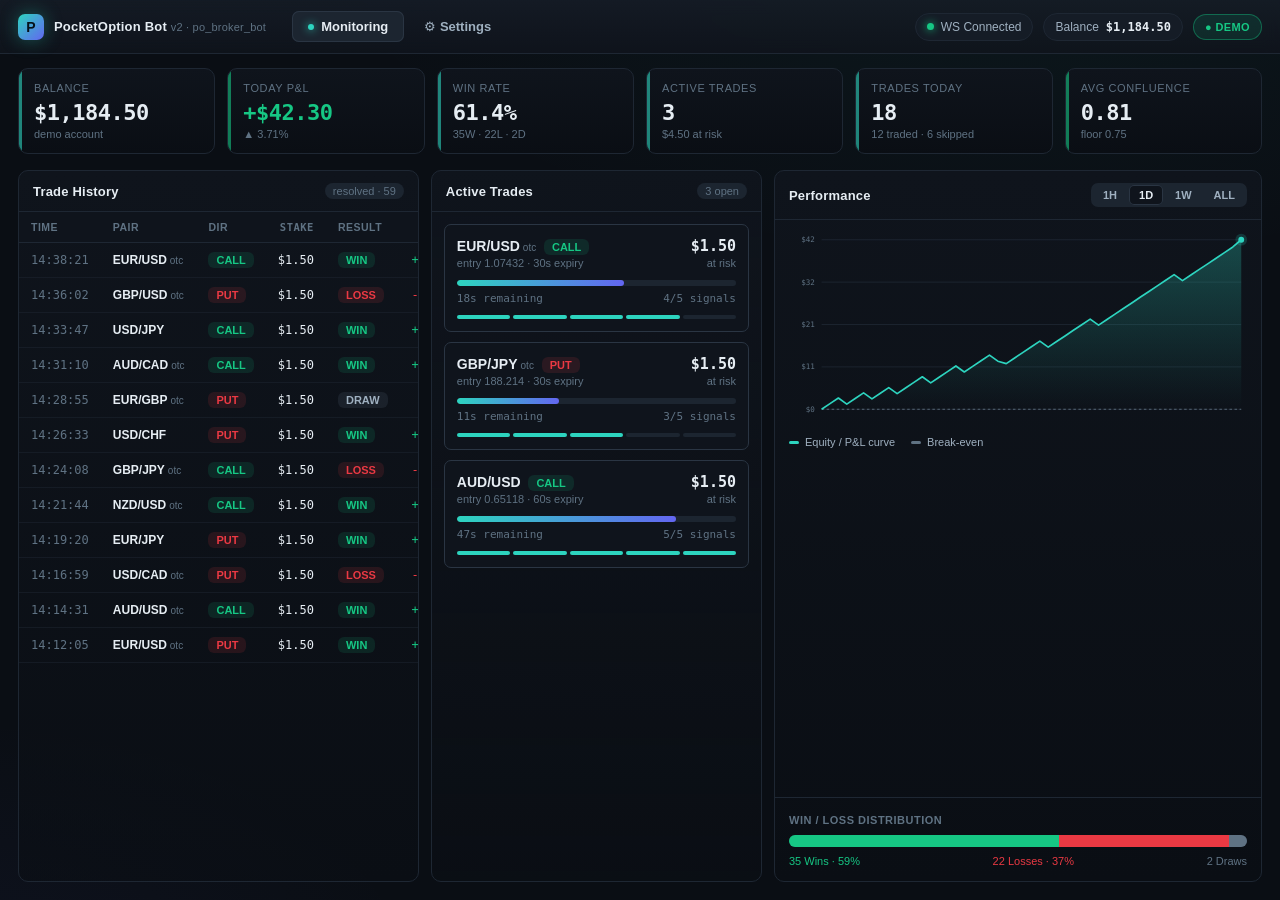
==== mockups/index.html @ ba4826c9 "Add trading dashboard UI mockup (monitoring + settings) Self-contained HTML mockup: dark professiona" ====
<!DOCTYPE html>
<html lang="en">
<head>
<meta charset="UTF-8" />
<meta name="viewport" content="width=device-width, initial-scale=1.0" />
<title>PocketOption Bot — Dashboard Mockup</title>
<style>
  /* ============================================================
     DESIGN TOKENS — "Carbon" professional trading theme
     ============================================================ */
  :root {
    /* surfaces */
    --bg-0: #0a0e14;        /* app background */
    --bg-1: #0f141c;        /* panel background */
    --bg-2: #151c26;        /* raised / row hover */
    --bg-3: #1c2530;        /* inputs, chips */
    --stroke: #1e2733;      /* hairline borders */
    --stroke-2: #2a3543;    /* stronger borders */

    /* text */
    --tx-0: #e6edf3;        /* primary */
    --tx-1: #9fb0c0;        /* secondary */
    --tx-2: #5f7283;        /* muted / labels */

    /* semantic */
    --up: #16c784;          /* win / call / profit */
    --up-dim: rgba(22,199,132,.12);
    --down: #ea3943;        /* loss / put / drawdown */
    --down-dim: rgba(234,57,67,.12);
    --warn: #f0a020;
    --accent: #2dd4bf;      /* teal accent — the "modern edge" */
    --accent-2: #6366f1;    /* indigo secondary accent */

    --mono: "SF Mono", "JetBrains Mono", "Roboto Mono", ui-monospace, Menlo, monospace;
    --sans: "Inter", -apple-system, BlinkMacSystemFont, "Segoe UI", Roboto, sans-serif;
    --radius: 10px;
    --radius-sm: 7px;
  }

  * { box-sizing: border-box; margin: 0; padding: 0; }
  html, body { height: 100%; }
  body {
    background:
      radial-gradient(1200px 600px at 80% -10%, rgba(45,212,191,.06), transparent 60%),
      radial-gradient(900px 500px at -5% 110%, rgba(99,102,241,.05), transparent 55%),
      var(--bg-0);
    color: var(--tx-0);
    font-family: var(--sans);
    font-size: 13px;
    -webkit-font-smoothing: antialiased;
    overflow: hidden;
  }
  .mono { font-family: var(--mono); font-variant-numeric: tabular-nums; }
  .up { color: var(--up); }
  .down { color: var(--down); }
  .muted { color: var(--tx-2); }

  /* ============================================================
     APP SHELL
     ============================================================ */
  .app { display: flex; flex-direction: column; height: 100vh; }

  /* ---- Top bar ---- */
  .topbar {
    display: flex; align-items: center; gap: 18px;
    height: 54px; padding: 0 18px;
    background: linear-gradient(180deg, rgba(21,28,38,.9), rgba(15,20,28,.9));
    border-bottom: 1px solid var(--stroke);
    backdrop-filter: blur(8px);
    flex: 0 0 auto;
  }
  .brand { display: flex; align-items: center; gap: 10px; font-weight: 650; letter-spacing: .2px; }
  .brand .logo {
    width: 26px; height: 26px; border-radius: 7px;
    background: linear-gradient(135deg, var(--accent), var(--accent-2));
    display: grid; place-items: center; color: #06121a; font-weight: 800; font-size: 14px;
    box-shadow: 0 0 18px rgba(45,212,191,.35);
  }
  .brand small { color: var(--tx-2); font-weight: 500; font-size: 11px; }

  /* ---- Nav tabs ---- */
  .tabs { display: flex; gap: 4px; margin-left: 8px; }
  .tab {
    appearance: none; border: 0; cursor: pointer;
    background: transparent; color: var(--tx-1);
    padding: 8px 16px; border-radius: var(--radius-sm);
    font-family: var(--sans); font-size: 13px; font-weight: 550;
    display: flex; align-items: center; gap: 7px;
    transition: .15s;
  }
  .tab:hover { background: var(--bg-2); color: var(--tx-0); }
  .tab.active { background: var(--bg-3); color: var(--tx-0); box-shadow: inset 0 0 0 1px var(--stroke-2); }
  .tab .dot { width: 6px; height: 6px; border-radius: 50%; background: var(--accent); box-shadow: 0 0 8px var(--accent); }

  .spacer { flex: 1; }

  /* ---- Status chips on the right ---- */
  .chips { display: flex; align-items: center; gap: 10px; }
  .chip {
    display: flex; align-items: center; gap: 7px;
    background: var(--bg-2); border: 1px solid var(--stroke);
    padding: 6px 11px; border-radius: 999px; font-size: 12px; color: var(--tx-1);
  }
  .chip b { color: var(--tx-0); font-weight: 600; }
  .badge-demo {
    background: var(--up-dim); border-color: rgba(22,199,132,.4); color: var(--up);
    font-weight: 700; letter-spacing: .4px; font-size: 11px;
  }
  .live-dot { width: 7px; height: 7px; border-radius: 50%; background: var(--up); box-shadow: 0 0 8px var(--up); animation: pulse 2s infinite; }
  @keyframes pulse { 0%,100%{opacity:1} 50%{opacity:.35} }

  /* ============================================================
     KPI STRIP
     ============================================================ */
  .kpis { display: grid; grid-template-columns: repeat(6, 1fr); gap: 12px; padding: 14px 18px 4px; flex: 0 0 auto; }
  .kpi {
    background: linear-gradient(180deg, var(--bg-1), var(--bg-0));
    border: 1px solid var(--stroke); border-radius: var(--radius);
    padding: 13px 15px; position: relative; overflow: hidden;
  }
  .kpi::before { content:""; position:absolute; left:0; top:0; bottom:0; width:3px; background: var(--accent); opacity:.6; }
  .kpi.k-up::before { background: var(--up); }
  .kpi.k-down::before { background: var(--down); }
  .kpi .label { color: var(--tx-2); font-size: 11px; text-transform: uppercase; letter-spacing: .6px; }
  .kpi .val { font-family: var(--mono); font-size: 22px; font-weight: 600; margin-top: 6px; letter-spacing: -.5px; }
  .kpi .sub { font-size: 11px; margin-top: 3px; color: var(--tx-2); }

  /* ============================================================
     MONITORING — 3-column landscape grid
     ============================================================ */
  .grid {
    display: grid; gap: 12px; padding: 12px 18px 18px;
    grid-template-columns: 1.15fr 0.95fr 1.4fr;
    flex: 1 1 auto; min-height: 0;
  }
  .panel {
    background: linear-gradient(180deg, var(--bg-1), rgba(10,14,20,.6));
    border: 1px solid var(--stroke); border-radius: var(--radius);
    display: flex; flex-direction: column; min-height: 0; overflow: hidden;
  }
  .panel-head {
    display: flex; align-items: center; gap: 10px;
    padding: 12px 14px; border-bottom: 1px solid var(--stroke); flex: 0 0 auto;
  }
  .panel-head h3 { font-size: 13px; font-weight: 600; letter-spacing: .2px; }
  .panel-head .count {
    margin-left: auto; font-size: 11px; color: var(--tx-2);
    background: var(--bg-3); padding: 2px 8px; border-radius: 999px;
  }
  .panel-body { overflow: auto; flex: 1 1 auto; min-height: 0; }
  .panel-body::-webkit-scrollbar { width: 9px; height: 9px; }
  .panel-body::-webkit-scrollbar-thumb { background: var(--stroke-2); border-radius: 9px; border: 2px solid transparent; background-clip: padding-box; }

  /* ---- Tables ---- */
  table { width: 100%; border-collapse: collapse; font-size: 12px; }
  thead th {
    position: sticky; top: 0; z-index: 1;
    background: var(--bg-1); color: var(--tx-2);
    text-align: left; font-weight: 600; font-size: 10.5px; text-transform: uppercase; letter-spacing: .5px;
    padding: 9px 12px; border-bottom: 1px solid var(--stroke);
  }
  tbody td { padding: 9px 12px; border-bottom: 1px solid rgba(30,39,51,.5); }
  tbody tr:hover { background: var(--bg-2); }
  td.num, th.num { text-align: right; font-family: var(--mono); font-variant-numeric: tabular-nums; }

  .pill { display: inline-flex; align-items: center; gap: 5px; padding: 2px 8px; border-radius: 6px; font-size: 11px; font-weight: 650; }
  .pill.call { background: var(--up-dim); color: var(--up); }
  .pill.put { background: var(--down-dim); color: var(--down); }
  .pill.win { background: var(--up-dim); color: var(--up); }
  .pill.loss { background: var(--down-dim); color: var(--down); }
  .pill.draw { background: rgba(95,114,131,.16); color: var(--tx-1); }
  .pair { font-weight: 600; }
  .pair .otc { color: var(--tx-2); font-weight: 500; font-size: 10px; margin-left: 3px; }

  /* ---- Active trade cards ---- */
  .active-list { padding: 12px; display: flex; flex-direction: column; gap: 10px; }
  .trade-card {
    background: var(--bg-1); border: 1px solid var(--stroke-2); border-radius: var(--radius-sm);
    padding: 12px; position: relative; overflow: hidden;
  }
  .trade-card .row { display: flex; align-items: center; justify-content: space-between; }
  .trade-card .pair { font-size: 14px; }
  .trade-card .meta { color: var(--tx-2); font-size: 11px; margin-top: 2px; }
  .trade-card .stake { font-family: var(--mono); font-size: 15px; font-weight: 600; }
  .countdown { margin-top: 11px; }
  .countdown .track { height: 6px; background: var(--bg-3); border-radius: 999px; overflow: hidden; }
  .countdown .fill { height: 100%; border-radius: 999px; background: linear-gradient(90deg, var(--accent), var(--accent-2)); }
  .countdown .t { display: flex; justify-content: space-between; margin-top: 6px; font-size: 11px; color: var(--tx-2); font-family: var(--mono); }
  .conf-bar { display: flex; gap: 3px; margin-top: 10px; }
  .conf-bar i { height: 4px; flex: 1; border-radius: 2px; background: var(--bg-3); }
  .conf-bar i.on { background: var(--accent); }

  /* ---- Performance column ---- */
  .perf { display: flex; flex-direction: column; min-height: 0; }
  .seg { display: flex; gap: 2px; background: var(--bg-3); border-radius: 7px; padding: 2px; }
  .seg button { appearance:none; border:0; cursor:pointer; background:transparent; color: var(--tx-1); font-size: 11px; font-weight:600; padding: 4px 10px; border-radius: 5px; font-family: var(--sans); }
  .seg button.on { background: var(--bg-1); color: var(--tx-0); box-shadow: inset 0 0 0 1px var(--stroke-2); }
  .chart-wrap { padding: 8px 8px 0; }
  .chart-legend { display:flex; gap:16px; padding: 4px 14px 10px; font-size: 11px; color: var(--tx-1); }
  .chart-legend span { display:flex; align-items:center; gap:6px; }
  .chart-legend i { width: 10px; height: 3px; border-radius: 2px; display:inline-block; }
  .winloss { padding: 4px 14px 14px; border-top: 1px solid var(--stroke); margin-top: auto; }
  .winloss h4 { font-size: 11px; color: var(--tx-2); text-transform: uppercase; letter-spacing:.5px; margin: 12px 0 9px; }
  .wl-bar { height: 12px; border-radius: 999px; overflow: hidden; display:flex; background: var(--bg-3); }
  .wl-bar .w { background: var(--up); }
  .wl-bar .l { background: var(--down); }
  .wl-bar .d { background: var(--tx-2); }
  .wl-meta { display:flex; justify-content: space-between; margin-top: 8px; font-size: 11px; }

  /* ============================================================
     SETTINGS
     ============================================================ */
  .settings-wrap { flex:1 1 auto; overflow:auto; padding: 18px; }
  .settings-grid { display:grid; grid-template-columns: repeat(2, minmax(0,1fr)); gap: 14px; max-width: 1100px; margin: 0 auto; }
  .set-card { background: var(--bg-1); border: 1px solid var(--stroke); border-radius: var(--radius); }
  .set-card.span2 { grid-column: 1 / -1; }
  .set-card .h { display:flex; align-items:center; gap:9px; padding: 13px 15px; border-bottom: 1px solid var(--stroke); }
  .set-card .h .ic { width: 26px; height:26px; border-radius:7px; background: var(--bg-3); display:grid; place-items:center; font-size:13px; }
  .set-card .h h3 { font-size: 13px; }
  .set-card .h p { color: var(--tx-2); font-size: 11px; margin-top:1px; }
  .set-body { padding: 6px 15px 14px; }
  .field { display:flex; align-items:center; justify-content: space-between; gap: 14px; padding: 11px 0; border-bottom: 1px solid rgba(30,39,51,.5); }
  .field:last-child { border-bottom: 0; }
  .field .k { font-size: 12.5px; }
  .field .k small { display:block; color: var(--tx-2); font-size: 11px; margin-top:2px; font-weight: 400; }
  .field .k code { font-family: var(--mono); font-size: 10.5px; color: var(--accent); background: rgba(45,212,191,.08); padding: 1px 5px; border-radius: 4px; }
  input[type=text], input[type=number], input[type=password], select {
    background: var(--bg-3); border: 1px solid var(--stroke-2); color: var(--tx-0);
    border-radius: var(--radius-sm); padding: 7px 10px; font-family: var(--mono); font-size: 12px; width: 160px;
  }
  input:focus, select:focus { outline: none; border-color: var(--accent); box-shadow: 0 0 0 3px rgba(45,212,191,.12); }
  /* toggle */
  .toggle { position: relative; width: 42px; height: 24px; }
  .toggle input { opacity:0; width:0; height:0; }
  .toggle .sl { position:absolute; inset:0; background: var(--bg-3); border:1px solid var(--stroke-2); border-radius:999px; transition:.18s; cursor:pointer; }
  .toggle .sl::before { content:""; position:absolute; width:18px; height:18px; left:2px; top:2px; background: var(--tx-1); border-radius:50%; transition:.18s; }
  .toggle input:checked + .sl { background: var(--accent); border-color: var(--accent); }
  .toggle input:checked + .sl::before { transform: translateX(18px); background: #06121a; }
  /* mode switch (demo/live) */
  .modeswitch { display:flex; background: var(--bg-3); border-radius: 8px; padding: 3px; }
  .modeswitch button { border:0; cursor:pointer; font-family: var(--sans); font-weight: 700; font-size: 12px; padding: 6px 16px; border-radius: 6px; background: transparent; color: var(--tx-1); letter-spacing:.4px; }
  .modeswitch button.demo-on { background: var(--up); color:#06121a; }
  .modeswitch button.live-on { background: var(--down); color:#fff; }
  .range { display:flex; align-items:center; gap:10px; }
  input[type=range]{ -webkit-appearance:none; width:140px; height:4px; border-radius:999px; background: var(--bg-3); }
  input[type=range]::-webkit-slider-thumb{ -webkit-appearance:none; width:14px; height:14px; border-radius:50%; background: var(--accent); cursor:pointer; box-shadow:0 0 8px rgba(45,212,191,.5); }
  .range b { font-family: var(--mono); width: 38px; text-align:right; }
  .save-bar { max-width: 1100px; margin: 16px auto 0; display:flex; gap:10px; justify-content:flex-end; }
  .btn { border:0; cursor:pointer; font-family: var(--sans); font-weight:600; font-size:12.5px; padding: 9px 18px; border-radius: 8px; }
  .btn.ghost { background: var(--bg-3); color: var(--tx-1); border:1px solid var(--stroke-2); }
  .btn.primary { background: linear-gradient(135deg, var(--accent), var(--accent-2)); color:#06121a; }
  .warn-note { display:flex; gap:10px; background: var(--down-dim); border:1px solid rgba(234,57,67,.3); color:#f3b6ba; padding: 11px 13px; border-radius: 8px; font-size: 12px; margin-bottom: 14px; max-width:1100px; margin-left:auto; margin-right:auto; }

  .view { display: none; flex-direction: column; flex: 1 1 auto; min-height: 0; }
  .view.active { display: flex; }
</style>
</head>
<body>
<div class="app">

  <!-- ============ TOP BAR ============ -->
  <header class="topbar">
    <div class="brand">
      <div class="logo">P</div>
      <div>PocketOption Bot <small>v2 · po_broker_bot</small></div>
    </div>
    <nav class="tabs">
      <button class="tab active" data-view="monitoring"><span class="dot"></span>Monitoring</button>
      <button class="tab" data-view="settings">⚙ Settings</button>
    </nav>
    <div class="spacer"></div>
    <div class="chips">
      <div class="chip"><span class="live-dot"></span>WS Connected</div>
      <div class="chip">Balance <b class="mono">$1,184.50</b></div>
      <div class="chip badge-demo">● DEMO</div>
    </div>
  </header>

  <!-- ============================================================
       MONITORING VIEW
       ============================================================ -->
  <section class="view active" id="view-monitoring">

    <!-- KPI strip -->
    <div class="kpis">
      <div class="kpi"><div class="label">Balance</div><div class="val">$1,184.50</div><div class="sub">demo account</div></div>
      <div class="kpi k-up"><div class="label">Today P&amp;L</div><div class="val up">+$42.30</div><div class="sub up">▲ 3.71%</div></div>
      <div class="kpi"><div class="label">Win Rate</div><div class="val">61.4%</div><div class="sub">35W · 22L · 2D</div></div>
      <div class="kpi"><div class="label">Active Trades</div><div class="val">3</div><div class="sub">$4.50 at risk</div></div>
      <div class="kpi"><div class="label">Trades Today</div><div class="val">18</div><div class="sub">12 traded · 6 skipped</div></div>
      <div class="kpi k-up"><div class="label">Avg Confluence</div><div class="val">0.81</div><div class="sub">floor 0.75</div></div>
    </div>

    <!-- 3-column landscape grid -->
    <div class="grid">

      <!-- COLUMN 1 — Trade History -->
      <div class="panel">
        <div class="panel-head"><h3>Trade History</h3><span class="count">resolved · 59</span></div>
        <div class="panel-body">
          <table>
            <thead>
              <tr><th>Time</th><th>Pair</th><th>Dir</th><th class="num">Stake</th><th>Result</th><th class="num">P&amp;L</th></tr>
            </thead>
            <tbody id="history-rows"></tbody>
          </table>
        </div>
      </div>

      <!-- COLUMN 2 — Active Trades -->
      <div class="panel">
        <div class="panel-head"><h3>Active Trades</h3><span class="count">3 open</span></div>
        <div class="panel-body">
          <div class="active-list" id="active-list"></div>
        </div>
      </div>

      <!-- COLUMN 3 — Performance (chart + win/loss) -->
      <div class="panel perf">
        <div class="panel-head">
          <h3>Performance</h3>
          <div class="seg" style="margin-left:auto">
            <button>1H</button><button class="on">1D</button><button>1W</button><button>ALL</button>
          </div>
        </div>
        <div class="chart-wrap" id="chart-wrap"></div>
        <div class="chart-legend">
          <span><i style="background:var(--accent)"></i>Equity / P&amp;L curve</span>
          <span><i style="background:var(--tx-2)"></i>Break-even</span>
        </div>
        <div class="winloss">
          <h4>Win / Loss Distribution</h4>
          <div class="wl-bar">
            <div class="w" style="width:59%"></div>
            <div class="l" style="width:37%"></div>
            <div class="d" style="width:4%"></div>
          </div>
          <div class="wl-meta">
            <span class="up">35 Wins · 59%</span>
            <span class="down">22 Losses · 37%</span>
            <span class="muted">2 Draws</span>
          </div>
        </div>
      </div>

    </div>
  </section>

  <!-- ============================================================
       SETTINGS VIEW
       ============================================================ -->
  <section class="view" id="view-settings">
    <div class="settings-wrap">
      <div class="warn-note">
        <span>⚠️</span>
        <div><b>LIVE mode trades real money.</b> The demo guard in <code style="font-family:var(--mono)">broker/po_api.py</code> aborts any trade if the SSID is live while mode is DEMO. Keep DEMO as the default for testing.</div>
      </div>

      <div class="settings-grid">

        <!-- Safety / Mode -->
        <div class="set-card span2">
          <div class="h"><div class="ic">🛡️</div><div><h3>Safety &amp; Trade Mode</h3><p>Hard-defaults to DEMO. LIVE must be explicit.</p></div></div>
          <div class="set-body">
            <div class="field">
              <div class="k">Trade Mode <small><code>TRADE_MODE</code></small></div>
              <div class="modeswitch"><button class="demo-on">DEMO</button><button>LIVE</button></div>
            </div>
            <div class="field">
              <div class="k">Dry Run <small>Log trades without calling the API · <code>DRY_RUN</code></small></div>
              <label class="toggle"><input type="checkbox" checked><span class="sl"></span></label>
            </div>
            <div class="field">
              <div class="k">Stake Amount (USD) <small><code>STAKE_AMOUNT</code></small></div>
              <input type="number" value="1.50" step="0.50">
            </div>
            <div class="field">
              <div class="k">Default Expiry (s) <small><code>DEFAULT_EXPIRY_SECONDS</code></small></div>
              <input type="number" value="30">
            </div>
          </div>
        </div>

        <!-- Telegram -->
        <div class="set-card">
          <div class="h"><div class="ic">✈️</div><div><h3>Telegram Session</h3><p>Telethon user session (MTProto)</p></div></div>
          <div class="set-body">
            <div class="field"><div class="k">API ID <small><code>TELEGRAM_API_ID</code></small></div><input type="text" value="2040123"></div>
            <div class="field"><div class="k">API Hash <small><code>TELEGRAM_API_HASH</code></small></div><input type="password" value="••••••••••••"></div>
            <div class="field"><div class="k">Signal Bot <small><code>SIGNAL_BOT_USERNAME</code></small></div><input type="text" value="po_broker_bot"></div>
          </div>
        </div>

        <!-- PocketOption -->
        <div class="set-card">
          <div class="h"><div class="ic">📡</div><div><h3>PocketOption WS</h3><p>Trading-terminal auth frame</p></div></div>
          <div class="set-body">
            <div class="field"><div class="k">SSID <small>full <code>42["auth",{…}]</code> frame</small></div><input type="password" value="••••••••••••••••"></div>
            <div class="field"><div class="k">Detected Mode <small>from <code>is_demo()</code></small></div><span class="pill win">DEMO · valid</span></div>
            <div class="field"><div class="k">Connection <small>WebSocket assets ready</small></div><span class="pill win">● connected</span></div>
          </div>
        </div>

        <!-- Gate / TA -->
        <div class="set-card">
          <div class="h"><div class="ic">🎯</div><div><h3>Signal Gate</h3><p>Entry thresholds</p></div></div>
          <div class="set-body">
            <div class="field"><div class="k">Min Win Rate <small>bot pair gate · <code>PAIR_SELECT_MIN_WIN_RATE</code></small></div><div class="range"><input type="range" min="0" max="100" value="82"><b>0.82</b></div></div>
            <div class="field"><div class="k">Min Confluence <small><code>MIN_CONFLUENCE_SCORE</code></small></div><div class="range"><input type="range" min="0" max="100" value="75"><b>0.75</b></div></div>
            <div class="field"><div class="k">Click Trade Anyway <small>auto-dismiss nag screens · <code>CLICK_TRADE_ANYWAY</code></small></div><label class="toggle"><input type="checkbox" checked><span class="sl"></span></label></div>
          </div>
        </div>

        <!-- Risk -->
        <div class="set-card">
          <div class="h"><div class="ic">⚖️</div><div><h3>Risk Manager</h3><p>Hard limits &amp; cooldowns</p></div></div>
          <div class="set-body">
            <div class="field"><div class="k">Max Trades / Hour</div><input type="number" value="10"></div>
            <div class="field"><div class="k">Daily Loss Limit (USD)</div><input type="number" value="25.00"></div>
            <div class="field"><div class="k">Post-Loss Cooldown (s)</div><input type="number" value="120"></div>
            <div class="field"><div class="k">Min Balance Multiplier</div><input type="number" value="5"></div>
          </div>
        </div>

      </div>

      <div class="save-bar">
        <button class="btn ghost">Reset</button>
        <button class="btn primary">Save Changes</button>
      </div>
    </div>
  </section>

</div>

<script>
/* ============================================================
   Tab switching
   ============================================================ */
document.querySelectorAll('.tab').forEach(t => {
  t.addEventListener('click', () => {
    document.querySelectorAll('.tab').forEach(x => x.classList.remove('active'));
    document.querySelectorAll('.view').forEach(v => v.classList.remove('active'));
    t.classList.add('active');
    document.getElementById('view-' + t.dataset.view).classList.add('active');
  });
});

/* ============================================================
   Sample data — shapes mirror DecisionRow (strategy/trade_logger.py)
   ============================================================ */
const history = [
  ['14:38:21','EUR/USD','otc','CALL',1.50,'win',  1.38],
  ['14:36:02','GBP/USD','otc','PUT', 1.50,'loss',-1.50],
  ['14:33:47','USD/JPY','',   'CALL',1.50,'win',  1.31],
  ['14:31:10','AUD/CAD','otc','CALL',1.50,'win',  1.42],
  ['14:28:55','EUR/GBP','otc','PUT', 1.50,'draw', 0.00],
  ['14:26:33','USD/CHF','',   'PUT', 1.50,'win',  1.36],
  ['14:24:08','GBP/JPY','otc','CALL',1.50,'loss',-1.50],
  ['14:21:44','NZD/USD','otc','CALL',1.50,'win',  1.40],
  ['14:19:20','EUR/JPY','',   'PUT', 1.50,'win',  1.33],
  ['14:16:59','USD/CAD','otc','PUT', 1.50,'loss',-1.50],
  ['14:14:31','AUD/USD','otc','CALL',1.50,'win',  1.39],
  ['14:12:05','EUR/USD','otc','PUT', 1.50,'win',  1.41],
];
document.getElementById('history-rows').innerHTML = history.map(r => {
  const [t,pair,otc,dir,stake,res,pnl] = r;
  const pnlCls = pnl > 0 ? 'up' : (pnl < 0 ? 'down' : 'muted');
  const pnlTxt = pnl > 0 ? '+$'+pnl.toFixed(2) : (pnl < 0 ? '-$'+Math.abs(pnl).toFixed(2) : '$0.00');
  return `<tr>
    <td class="mono muted">${t}</td>
    <td><span class="pair">${pair}${otc?`<span class="otc">${otc}</span>`:''}</span></td>
    <td><span class="pill ${dir.toLowerCase()}">${dir}</span></td>
    <td class="num">$${stake.toFixed(2)}</td>
    <td><span class="pill ${res}">${res.toUpperCase()}</span></td>
    <td class="num ${pnlCls}">${pnlTxt}</td>
  </tr>`;
}).join('');

/* Active trades */
const active = [
  {pair:'EUR/USD', otc:'otc', dir:'CALL', stake:1.50, total:30, left:18, conf:4, entry:'1.07432'},
  {pair:'GBP/JPY', otc:'otc', dir:'PUT',  stake:1.50, total:30, left:11, conf:3, entry:'188.214'},
  {pair:'AUD/USD', otc:'',    dir:'CALL', stake:1.50, total:60, left:47, conf:5, entry:'0.65118'},
];
document.getElementById('active-list').innerHTML = active.map(a => {
  const pct = (a.left / a.total) * 100;
  const conf = Array.from({length:5}, (_,i)=>`<i class="${i < a.conf ? 'on':''}"></i>`).join('');
  return `<div class="trade-card">
    <div class="row">
      <div>
        <div class="pair">${a.pair}${a.otc?`<span class="otc">${a.otc}</span>`:''} &nbsp;<span class="pill ${a.dir.toLowerCase()}">${a.dir}</span></div>
        <div class="meta">entry ${a.entry} · ${a.total}s expiry</div>
      </div>
      <div style="text-align:right"><div class="stake">$${a.stake.toFixed(2)}</div><div class="meta">at risk</div></div>
    </div>
    <div class="countdown">
      <div class="track"><div class="fill" style="width:${pct}%"></div></div>
      <div class="t"><span>${a.left}s remaining</span><span>${a.conf}/5 signals</span></div>
    </div>
    <div class="conf-bar">${conf}</div>
  </div>`;
}).join('');

/* ============================================================
   Equity / P&L curve — inline SVG, no deps
   ============================================================ */
(function drawChart(){
  const W=560, H=240, pad={l:46,r:14,t:14,b:24};
  // cumulative P&L points across the session
  const pnl = [0,1.4,2.8,1.3,2.7,4.1,2.6,4.0,5.4,3.9,5.3,6.7,8.1,6.6,8.0,9.4,10.8,9.3,10.7,12.1,13.5,12.0,11.4,
               12.8,14.2,15.6,17.0,15.5,16.9,18.3,19.7,21.1,22.5,21.0,22.4,23.8,25.2,26.6,28.0,29.4,30.8,32.2,
               33.6,32.1,33.5,34.9,36.3,37.7,39.1,40.5,42.3];
  const min = Math.min(...pnl, 0), max = Math.max(...pnl);
  const x = i => pad.l + (i/(pnl.length-1))*(W-pad.l-pad.r);
  const y = v => pad.t + (1-(v-min)/(max-min))*(H-pad.t-pad.b);
  const line = pnl.map((v,i)=>`${i?'L':'M'}${x(i).toFixed(1)},${y(v).toFixed(1)}`).join(' ');
  const area = `${line} L${x(pnl.length-1).toFixed(1)},${y(min).toFixed(1)} L${x(0).toFixed(1)},${y(min).toFixed(1)} Z`;
  const zeroY = y(0);
  // y gridlines
  let grid='';
  for(let g=0; g<=4; g++){
    const v = min + (max-min)*g/4;
    const gy = y(v);
    grid += `<line x1="${pad.l}" y1="${gy}" x2="${W-pad.r}" y2="${gy}" stroke="#1e2733" stroke-width="1"/>
             <text x="${pad.l-8}" y="${gy+3}" fill="#5f7283" font-size="9" text-anchor="end" font-family="monospace">$${v.toFixed(0)}</text>`;
  }
  const svg = `<svg viewBox="0 0 ${W} ${H}" width="100%" preserveAspectRatio="xMidYMid meet">
    <defs>
      <linearGradient id="ag" x1="0" y1="0" x2="0" y2="1">
        <stop offset="0%" stop-color="#2dd4bf" stop-opacity="0.28"/>
        <stop offset="100%" stop-color="#2dd4bf" stop-opacity="0"/>
      </linearGradient>
    </defs>
    ${grid}
    <line x1="${pad.l}" y1="${zeroY}" x2="${W-pad.r}" y2="${zeroY}" stroke="#5f7283" stroke-width="1" stroke-dasharray="3 3"/>
    <path d="${area}" fill="url(#ag)"/>
    <path d="${line}" fill="none" stroke="#2dd4bf" stroke-width="2" stroke-linejoin="round"/>
    <circle cx="${x(pnl.length-1)}" cy="${y(pnl[pnl.length-1])}" r="3.5" fill="#2dd4bf"/>
    <circle cx="${x(pnl.length-1)}" cy="${y(pnl[pnl.length-1])}" r="7" fill="#2dd4bf" opacity="0.18"/>
  </svg>`;
  document.getElementById('chart-wrap').innerHTML = svg;
})();
</script>
</body>
</html>
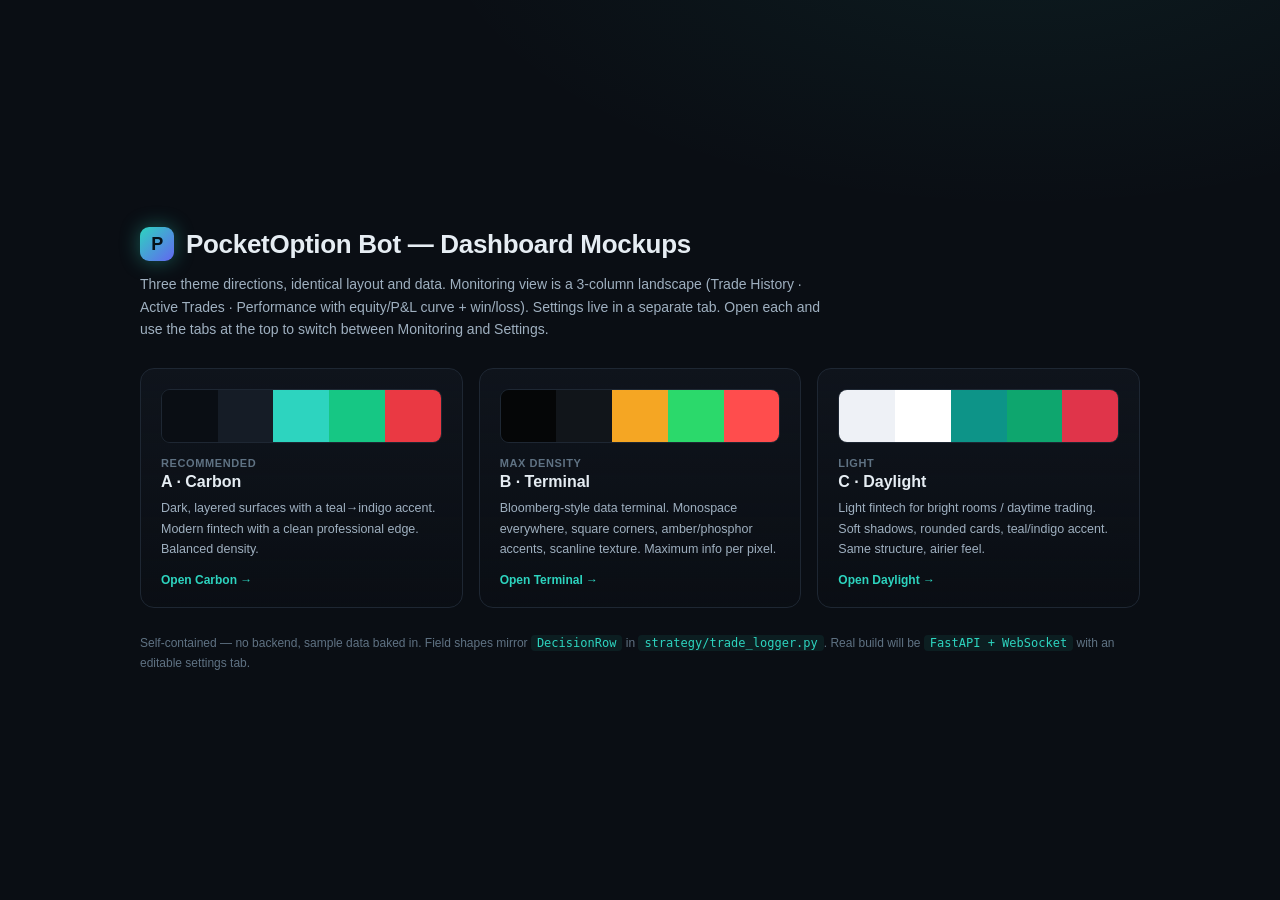
==== commit 785abaac: "Add theme variants (Carbon/Terminal/Daylight) + gallery launcher - index.html: gallery launcher link" ====
--- a/mockups/index.html
+++ b/mockups/index.html
@@ -3,544 +3,61 @@
 <head>
 <meta charset="UTF-8" />
 <meta name="viewport" content="width=device-width, initial-scale=1.0" />
-<title>PocketOption Bot — Dashboard Mockup</title>
+<title>PocketOption Bot — Mockup Gallery</title>
 <style>
-  /* ============================================================
-     DESIGN TOKENS — "Carbon" professional trading theme
-     ============================================================ */
-  :root {
-    /* surfaces */
-    --bg-0: #0a0e14;        /* app background */
-    --bg-1: #0f141c;        /* panel background */
-    --bg-2: #151c26;        /* raised / row hover */
-    --bg-3: #1c2530;        /* inputs, chips */
-    --stroke: #1e2733;      /* hairline borders */
-    --stroke-2: #2a3543;    /* stronger borders */
-
-    /* text */
-    --tx-0: #e6edf3;        /* primary */
-    --tx-1: #9fb0c0;        /* secondary */
-    --tx-2: #5f7283;        /* muted / labels */
-
-    /* semantic */
-    --up: #16c784;          /* win / call / profit */
-    --up-dim: rgba(22,199,132,.12);
-    --down: #ea3943;        /* loss / put / drawdown */
-    --down-dim: rgba(234,57,67,.12);
-    --warn: #f0a020;
-    --accent: #2dd4bf;      /* teal accent — the "modern edge" */
-    --accent-2: #6366f1;    /* indigo secondary accent */
-
-    --mono: "SF Mono", "JetBrains Mono", "Roboto Mono", ui-monospace, Menlo, monospace;
-    --sans: "Inter", -apple-system, BlinkMacSystemFont, "Segoe UI", Roboto, sans-serif;
-    --radius: 10px;
-    --radius-sm: 7px;
-  }
-
-  * { box-sizing: border-box; margin: 0; padding: 0; }
-  html, body { height: 100%; }
-  body {
-    background:
-      radial-gradient(1200px 600px at 80% -10%, rgba(45,212,191,.06), transparent 60%),
-      radial-gradient(900px 500px at -5% 110%, rgba(99,102,241,.05), transparent 55%),
-      var(--bg-0);
-    color: var(--tx-0);
-    font-family: var(--sans);
-    font-size: 13px;
-    -webkit-font-smoothing: antialiased;
-    overflow: hidden;
-  }
-  .mono { font-family: var(--mono); font-variant-numeric: tabular-nums; }
-  .up { color: var(--up); }
-  .down { color: var(--down); }
-  .muted { color: var(--tx-2); }
-
-  /* ============================================================
-     APP SHELL
-     ============================================================ */
-  .app { display: flex; flex-direction: column; height: 100vh; }
-
-  /* ---- Top bar ---- */
-  .topbar {
-    display: flex; align-items: center; gap: 18px;
-    height: 54px; padding: 0 18px;
-    background: linear-gradient(180deg, rgba(21,28,38,.9), rgba(15,20,28,.9));
-    border-bottom: 1px solid var(--stroke);
-    backdrop-filter: blur(8px);
-    flex: 0 0 auto;
-  }
-  .brand { display: flex; align-items: center; gap: 10px; font-weight: 650; letter-spacing: .2px; }
-  .brand .logo {
-    width: 26px; height: 26px; border-radius: 7px;
-    background: linear-gradient(135deg, var(--accent), var(--accent-2));
-    display: grid; place-items: center; color: #06121a; font-weight: 800; font-size: 14px;
-    box-shadow: 0 0 18px rgba(45,212,191,.35);
-  }
-  .brand small { color: var(--tx-2); font-weight: 500; font-size: 11px; }
-
-  /* ---- Nav tabs ---- */
-  .tabs { display: flex; gap: 4px; margin-left: 8px; }
-  .tab {
-    appearance: none; border: 0; cursor: pointer;
-    background: transparent; color: var(--tx-1);
-    padding: 8px 16px; border-radius: var(--radius-sm);
-    font-family: var(--sans); font-size: 13px; font-weight: 550;
-    display: flex; align-items: center; gap: 7px;
-    transition: .15s;
-  }
-  .tab:hover { background: var(--bg-2); color: var(--tx-0); }
-  .tab.active { background: var(--bg-3); color: var(--tx-0); box-shadow: inset 0 0 0 1px var(--stroke-2); }
-  .tab .dot { width: 6px; height: 6px; border-radius: 50%; background: var(--accent); box-shadow: 0 0 8px var(--accent); }
-
-  .spacer { flex: 1; }
-
-  /* ---- Status chips on the right ---- */
-  .chips { display: flex; align-items: center; gap: 10px; }
-  .chip {
-    display: flex; align-items: center; gap: 7px;
-    background: var(--bg-2); border: 1px solid var(--stroke);
-    padding: 6px 11px; border-radius: 999px; font-size: 12px; color: var(--tx-1);
-  }
-  .chip b { color: var(--tx-0); font-weight: 600; }
-  .badge-demo {
-    background: var(--up-dim); border-color: rgba(22,199,132,.4); color: var(--up);
-    font-weight: 700; letter-spacing: .4px; font-size: 11px;
-  }
-  .live-dot { width: 7px; height: 7px; border-radius: 50%; background: var(--up); box-shadow: 0 0 8px var(--up); animation: pulse 2s infinite; }
-  @keyframes pulse { 0%,100%{opacity:1} 50%{opacity:.35} }
-
-  /* ============================================================
-     KPI STRIP
-     ============================================================ */
-  .kpis { display: grid; grid-template-columns: repeat(6, 1fr); gap: 12px; padding: 14px 18px 4px; flex: 0 0 auto; }
-  .kpi {
-    background: linear-gradient(180deg, var(--bg-1), var(--bg-0));
-    border: 1px solid var(--stroke); border-radius: var(--radius);
-    padding: 13px 15px; position: relative; overflow: hidden;
-  }
-  .kpi::before { content:""; position:absolute; left:0; top:0; bottom:0; width:3px; background: var(--accent); opacity:.6; }
-  .kpi.k-up::before { background: var(--up); }
-  .kpi.k-down::before { background: var(--down); }
-  .kpi .label { color: var(--tx-2); font-size: 11px; text-transform: uppercase; letter-spacing: .6px; }
-  .kpi .val { font-family: var(--mono); font-size: 22px; font-weight: 600; margin-top: 6px; letter-spacing: -.5px; }
-  .kpi .sub { font-size: 11px; margin-top: 3px; color: var(--tx-2); }
-
-  /* ============================================================
-     MONITORING — 3-column landscape grid
-     ============================================================ */
-  .grid {
-    display: grid; gap: 12px; padding: 12px 18px 18px;
-    grid-template-columns: 1.15fr 0.95fr 1.4fr;
-    flex: 1 1 auto; min-height: 0;
-  }
-  .panel {
-    background: linear-gradient(180deg, var(--bg-1), rgba(10,14,20,.6));
-    border: 1px solid var(--stroke); border-radius: var(--radius);
-    display: flex; flex-direction: column; min-height: 0; overflow: hidden;
-  }
-  .panel-head {
-    display: flex; align-items: center; gap: 10px;
-    padding: 12px 14px; border-bottom: 1px solid var(--stroke); flex: 0 0 auto;
-  }
-  .panel-head h3 { font-size: 13px; font-weight: 600; letter-spacing: .2px; }
-  .panel-head .count {
-    margin-left: auto; font-size: 11px; color: var(--tx-2);
-    background: var(--bg-3); padding: 2px 8px; border-radius: 999px;
-  }
-  .panel-body { overflow: auto; flex: 1 1 auto; min-height: 0; }
-  .panel-body::-webkit-scrollbar { width: 9px; height: 9px; }
-  .panel-body::-webkit-scrollbar-thumb { background: var(--stroke-2); border-radius: 9px; border: 2px solid transparent; background-clip: padding-box; }
-
-  /* ---- Tables ---- */
-  table { width: 100%; border-collapse: collapse; font-size: 12px; }
-  thead th {
-    position: sticky; top: 0; z-index: 1;
-    background: var(--bg-1); color: var(--tx-2);
-    text-align: left; font-weight: 600; font-size: 10.5px; text-transform: uppercase; letter-spacing: .5px;
-    padding: 9px 12px; border-bottom: 1px solid var(--stroke);
-  }
-  tbody td { padding: 9px 12px; border-bottom: 1px solid rgba(30,39,51,.5); }
-  tbody tr:hover { background: var(--bg-2); }
-  td.num, th.num { text-align: right; font-family: var(--mono); font-variant-numeric: tabular-nums; }
-
-  .pill { display: inline-flex; align-items: center; gap: 5px; padding: 2px 8px; border-radius: 6px; font-size: 11px; font-weight: 650; }
-  .pill.call { background: var(--up-dim); color: var(--up); }
-  .pill.put { background: var(--down-dim); color: var(--down); }
-  .pill.win { background: var(--up-dim); color: var(--up); }
-  .pill.loss { background: var(--down-dim); color: var(--down); }
-  .pill.draw { background: rgba(95,114,131,.16); color: var(--tx-1); }
-  .pair { font-weight: 600; }
-  .pair .otc { color: var(--tx-2); font-weight: 500; font-size: 10px; margin-left: 3px; }
-
-  /* ---- Active trade cards ---- */
-  .active-list { padding: 12px; display: flex; flex-direction: column; gap: 10px; }
-  .trade-card {
-    background: var(--bg-1); border: 1px solid var(--stroke-2); border-radius: var(--radius-sm);
-    padding: 12px; position: relative; overflow: hidden;
-  }
-  .trade-card .row { display: flex; align-items: center; justify-content: space-between; }
-  .trade-card .pair { font-size: 14px; }
-  .trade-card .meta { color: var(--tx-2); font-size: 11px; margin-top: 2px; }
-  .trade-card .stake { font-family: var(--mono); font-size: 15px; font-weight: 600; }
-  .countdown { margin-top: 11px; }
-  .countdown .track { height: 6px; background: var(--bg-3); border-radius: 999px; overflow: hidden; }
-  .countdown .fill { height: 100%; border-radius: 999px; background: linear-gradient(90deg, var(--accent), var(--accent-2)); }
-  .countdown .t { display: flex; justify-content: space-between; margin-top: 6px; font-size: 11px; color: var(--tx-2); font-family: var(--mono); }
-  .conf-bar { display: flex; gap: 3px; margin-top: 10px; }
-  .conf-bar i { height: 4px; flex: 1; border-radius: 2px; background: var(--bg-3); }
-  .conf-bar i.on { background: var(--accent); }
-
-  /* ---- Performance column ---- */
-  .perf { display: flex; flex-direction: column; min-height: 0; }
-  .seg { display: flex; gap: 2px; background: var(--bg-3); border-radius: 7px; padding: 2px; }
-  .seg button { appearance:none; border:0; cursor:pointer; background:transparent; color: var(--tx-1); font-size: 11px; font-weight:600; padding: 4px 10px; border-radius: 5px; font-family: var(--sans); }
-  .seg button.on { background: var(--bg-1); color: var(--tx-0); box-shadow: inset 0 0 0 1px var(--stroke-2); }
-  .chart-wrap { padding: 8px 8px 0; }
-  .chart-legend { display:flex; gap:16px; padding: 4px 14px 10px; font-size: 11px; color: var(--tx-1); }
-  .chart-legend span { display:flex; align-items:center; gap:6px; }
-  .chart-legend i { width: 10px; height: 3px; border-radius: 2px; display:inline-block; }
-  .winloss { padding: 4px 14px 14px; border-top: 1px solid var(--stroke); margin-top: auto; }
-  .winloss h4 { font-size: 11px; color: var(--tx-2); text-transform: uppercase; letter-spacing:.5px; margin: 12px 0 9px; }
-  .wl-bar { height: 12px; border-radius: 999px; overflow: hidden; display:flex; background: var(--bg-3); }
-  .wl-bar .w { background: var(--up); }
-  .wl-bar .l { background: var(--down); }
-  .wl-bar .d { background: var(--tx-2); }
-  .wl-meta { display:flex; justify-content: space-between; margin-top: 8px; font-size: 11px; }
-
-  /* ============================================================
-     SETTINGS
-     ============================================================ */
-  .settings-wrap { flex:1 1 auto; overflow:auto; padding: 18px; }
-  .settings-grid { display:grid; grid-template-columns: repeat(2, minmax(0,1fr)); gap: 14px; max-width: 1100px; margin: 0 auto; }
-  .set-card { background: var(--bg-1); border: 1px solid var(--stroke); border-radius: var(--radius); }
-  .set-card.span2 { grid-column: 1 / -1; }
-  .set-card .h { display:flex; align-items:center; gap:9px; padding: 13px 15px; border-bottom: 1px solid var(--stroke); }
-  .set-card .h .ic { width: 26px; height:26px; border-radius:7px; background: var(--bg-3); display:grid; place-items:center; font-size:13px; }
-  .set-card .h h3 { font-size: 13px; }
-  .set-card .h p { color: var(--tx-2); font-size: 11px; margin-top:1px; }
-  .set-body { padding: 6px 15px 14px; }
-  .field { display:flex; align-items:center; justify-content: space-between; gap: 14px; padding: 11px 0; border-bottom: 1px solid rgba(30,39,51,.5); }
-  .field:last-child { border-bottom: 0; }
-  .field .k { font-size: 12.5px; }
-  .field .k small { display:block; color: var(--tx-2); font-size: 11px; margin-top:2px; font-weight: 400; }
-  .field .k code { font-family: var(--mono); font-size: 10.5px; color: var(--accent); background: rgba(45,212,191,.08); padding: 1px 5px; border-radius: 4px; }
-  input[type=text], input[type=number], input[type=password], select {
-    background: var(--bg-3); border: 1px solid var(--stroke-2); color: var(--tx-0);
-    border-radius: var(--radius-sm); padding: 7px 10px; font-family: var(--mono); font-size: 12px; width: 160px;
-  }
-  input:focus, select:focus { outline: none; border-color: var(--accent); box-shadow: 0 0 0 3px rgba(45,212,191,.12); }
-  /* toggle */
-  .toggle { position: relative; width: 42px; height: 24px; }
-  .toggle input { opacity:0; width:0; height:0; }
-  .toggle .sl { position:absolute; inset:0; background: var(--bg-3); border:1px solid var(--stroke-2); border-radius:999px; transition:.18s; cursor:pointer; }
-  .toggle .sl::before { content:""; position:absolute; width:18px; height:18px; left:2px; top:2px; background: var(--tx-1); border-radius:50%; transition:.18s; }
-  .toggle input:checked + .sl { background: var(--accent); border-color: var(--accent); }
-  .toggle input:checked + .sl::before { transform: translateX(18px); background: #06121a; }
-  /* mode switch (demo/live) */
-  .modeswitch { display:flex; background: var(--bg-3); border-radius: 8px; padding: 3px; }
-  .modeswitch button { border:0; cursor:pointer; font-family: var(--sans); font-weight: 700; font-size: 12px; padding: 6px 16px; border-radius: 6px; background: transparent; color: var(--tx-1); letter-spacing:.4px; }
-  .modeswitch button.demo-on { background: var(--up); color:#06121a; }
-  .modeswitch button.live-on { background: var(--down); color:#fff; }
-  .range { display:flex; align-items:center; gap:10px; }
-  input[type=range]{ -webkit-appearance:none; width:140px; height:4px; border-radius:999px; background: var(--bg-3); }
-  input[type=range]::-webkit-slider-thumb{ -webkit-appearance:none; width:14px; height:14px; border-radius:50%; background: var(--accent); cursor:pointer; box-shadow:0 0 8px rgba(45,212,191,.5); }
-  .range b { font-family: var(--mono); width: 38px; text-align:right; }
-  .save-bar { max-width: 1100px; margin: 16px auto 0; display:flex; gap:10px; justify-content:flex-end; }
-  .btn { border:0; cursor:pointer; font-family: var(--sans); font-weight:600; font-size:12.5px; padding: 9px 18px; border-radius: 8px; }
-  .btn.ghost { background: var(--bg-3); color: var(--tx-1); border:1px solid var(--stroke-2); }
-  .btn.primary { background: linear-gradient(135deg, var(--accent), var(--accent-2)); color:#06121a; }
-  .warn-note { display:flex; gap:10px; background: var(--down-dim); border:1px solid rgba(234,57,67,.3); color:#f3b6ba; padding: 11px 13px; border-radius: 8px; font-size: 12px; margin-bottom: 14px; max-width:1100px; margin-left:auto; margin-right:auto; }
-
-  .view { display: none; flex-direction: column; flex: 1 1 auto; min-height: 0; }
-  .view.active { display: flex; }
+  :root{--bg:#0a0e14;--card:#0f141c;--stroke:#1e2733;--tx:#e6edf3;--tx2:#9fb0c0;--mut:#5f7283;--acc:#2dd4bf;--acc2:#6366f1}
+  *{box-sizing:border-box;margin:0;padding:0}
+  body{background:radial-gradient(1000px 500px at 80% -10%,rgba(45,212,191,.07),transparent 60%),var(--bg);color:var(--tx);font-family:"Inter",-apple-system,BlinkMacSystemFont,"Segoe UI",Roboto,sans-serif;min-height:100vh;display:grid;place-items:center;padding:40px}
+  .wrap{max-width:1000px;width:100%}
+  h1{font-size:26px;font-weight:700;letter-spacing:-.3px;display:flex;align-items:center;gap:12px}
+  .logo{width:34px;height:34px;border-radius:9px;background:linear-gradient(135deg,var(--acc),var(--acc2));display:grid;place-items:center;color:#06121a;font-weight:800;font-size:18px;box-shadow:0 0 20px rgba(45,212,191,.4)}
+  p.lead{color:var(--tx2);margin:12px 0 28px;font-size:14px;line-height:1.6;max-width:680px}
+  .cards{display:grid;grid-template-columns:repeat(3,1fr);gap:16px}
+  a.card{display:block;text-decoration:none;color:inherit;background:linear-gradient(180deg,var(--card),rgba(10,14,20,.6));border:1px solid var(--stroke);border-radius:14px;padding:20px;transition:.18s}
+  a.card:hover{border-color:var(--acc);transform:translateY(-3px);box-shadow:0 10px 30px rgba(0,0,0,.4)}
+  .swatch{height:54px;border-radius:9px;margin-bottom:14px;display:flex;overflow:hidden;border:1px solid var(--stroke)}
+  .swatch i{flex:1}
+  .tag{font-size:11px;color:var(--mut);text-transform:uppercase;letter-spacing:.6px;font-weight:600}
+  .card h3{font-size:16px;margin:4px 0 7px;font-weight:650}
+  .card span{color:var(--tx2);font-size:12.5px;line-height:1.55}
+  .open{margin-top:14px;color:var(--acc);font-size:12px;font-weight:600}
+  .foot{margin-top:26px;color:var(--mut);font-size:12px;line-height:1.6}
+  .foot code{font-family:ui-monospace,Menlo,monospace;color:var(--acc);background:rgba(45,212,191,.08);padding:1px 6px;border-radius:4px}
 </style>
 </head>
 <body>
-<div class="app">
+<div class="wrap">
+  <h1><span class="logo">P</span> PocketOption Bot — Dashboard Mockups</h1>
+  <p class="lead">Three theme directions, identical layout and data. Monitoring view is a 3-column landscape
+    (Trade History · Active Trades · Performance with equity/P&amp;L curve + win/loss). Settings live in a separate tab.
+    Open each and use the tabs at the top to switch between Monitoring and Settings.</p>
 
-  <!-- ============ TOP BAR ============ -->
-  <header class="topbar">
-    <div class="brand">
-      <div class="logo">P</div>
-      <div>PocketOption Bot <small>v2 · po_broker_bot</small></div>
-    </div>
-    <nav class="tabs">
-      <button class="tab active" data-view="monitoring"><span class="dot"></span>Monitoring</button>
-      <button class="tab" data-view="settings">⚙ Settings</button>
-    </nav>
-    <div class="spacer"></div>
-    <div class="chips">
-      <div class="chip"><span class="live-dot"></span>WS Connected</div>
-      <div class="chip">Balance <b class="mono">$1,184.50</b></div>
-      <div class="chip badge-demo">● DEMO</div>
-    </div>
-  </header>
+  <div class="cards">
+    <a class="card" href="variant-a-carbon.html">
+      <div class="swatch"><i style="background:#0a0e14"></i><i style="background:#151c26"></i><i style="background:#2dd4bf"></i><i style="background:#16c784"></i><i style="background:#ea3943"></i></div>
+      <div class="tag">Recommended</div>
+      <h3>A · Carbon</h3>
+      <span>Dark, layered surfaces with a teal→indigo accent. Modern fintech with a clean professional edge. Balanced density.</span>
+      <div class="open">Open Carbon →</div>
+    </a>
+    <a class="card" href="variant-b-terminal.html">
+      <div class="swatch"><i style="background:#050607"></i><i style="background:#11151a"></i><i style="background:#f5a623"></i><i style="background:#2bd96b"></i><i style="background:#ff4d4d"></i></div>
+      <div class="tag">Max density</div>
+      <h3>B · Terminal</h3>
+      <span>Bloomberg-style data terminal. Monospace everywhere, square corners, amber/phosphor accents, scanline texture. Maximum info per pixel.</span>
+      <div class="open">Open Terminal →</div>
+    </a>
+    <a class="card" href="variant-c-daylight.html">
+      <div class="swatch"><i style="background:#eef1f6"></i><i style="background:#ffffff"></i><i style="background:#0d9488"></i><i style="background:#0ea66e"></i><i style="background:#e0344a"></i></div>
+      <div class="tag">Light</div>
+      <h3>C · Daylight</h3>
+      <span>Light fintech for bright rooms / daytime trading. Soft shadows, rounded cards, teal/indigo accent. Same structure, airier feel.</span>
+      <div class="open">Open Daylight →</div>
+    </a>
+  </div>
 
-  <!-- ============================================================
-       MONITORING VIEW
-       ============================================================ -->
-  <section class="view active" id="view-monitoring">
-
-    <!-- KPI strip -->
-    <div class="kpis">
-      <div class="kpi"><div class="label">Balance</div><div class="val">$1,184.50</div><div class="sub">demo account</div></div>
-      <div class="kpi k-up"><div class="label">Today P&amp;L</div><div class="val up">+$42.30</div><div class="sub up">▲ 3.71%</div></div>
-      <div class="kpi"><div class="label">Win Rate</div><div class="val">61.4%</div><div class="sub">35W · 22L · 2D</div></div>
-      <div class="kpi"><div class="label">Active Trades</div><div class="val">3</div><div class="sub">$4.50 at risk</div></div>
-      <div class="kpi"><div class="label">Trades Today</div><div class="val">18</div><div class="sub">12 traded · 6 skipped</div></div>
-      <div class="kpi k-up"><div class="label">Avg Confluence</div><div class="val">0.81</div><div class="sub">floor 0.75</div></div>
-    </div>
-
-    <!-- 3-column landscape grid -->
-    <div class="grid">
-
-      <!-- COLUMN 1 — Trade History -->
-      <div class="panel">
-        <div class="panel-head"><h3>Trade History</h3><span class="count">resolved · 59</span></div>
-        <div class="panel-body">
-          <table>
-            <thead>
-              <tr><th>Time</th><th>Pair</th><th>Dir</th><th class="num">Stake</th><th>Result</th><th class="num">P&amp;L</th></tr>
-            </thead>
-            <tbody id="history-rows"></tbody>
-          </table>
-        </div>
-      </div>
-
-      <!-- COLUMN 2 — Active Trades -->
-      <div class="panel">
-        <div class="panel-head"><h3>Active Trades</h3><span class="count">3 open</span></div>
-        <div class="panel-body">
-          <div class="active-list" id="active-list"></div>
-        </div>
-      </div>
-
-      <!-- COLUMN 3 — Performance (chart + win/loss) -->
-      <div class="panel perf">
-        <div class="panel-head">
-          <h3>Performance</h3>
-          <div class="seg" style="margin-left:auto">
-            <button>1H</button><button class="on">1D</button><button>1W</button><button>ALL</button>
-          </div>
-        </div>
-        <div class="chart-wrap" id="chart-wrap"></div>
-        <div class="chart-legend">
-          <span><i style="background:var(--accent)"></i>Equity / P&amp;L curve</span>
-          <span><i style="background:var(--tx-2)"></i>Break-even</span>
-        </div>
-        <div class="winloss">
-          <h4>Win / Loss Distribution</h4>
-          <div class="wl-bar">
-            <div class="w" style="width:59%"></div>
-            <div class="l" style="width:37%"></div>
-            <div class="d" style="width:4%"></div>
-          </div>
-          <div class="wl-meta">
-            <span class="up">35 Wins · 59%</span>
-            <span class="down">22 Losses · 37%</span>
-            <span class="muted">2 Draws</span>
-          </div>
-        </div>
-      </div>
-
-    </div>
-  </section>
-
-  <!-- ============================================================
-       SETTINGS VIEW
-       ============================================================ -->
-  <section class="view" id="view-settings">
-    <div class="settings-wrap">
-      <div class="warn-note">
-        <span>⚠️</span>
-        <div><b>LIVE mode trades real money.</b> The demo guard in <code style="font-family:var(--mono)">broker/po_api.py</code> aborts any trade if the SSID is live while mode is DEMO. Keep DEMO as the default for testing.</div>
-      </div>
-
-      <div class="settings-grid">
-
-        <!-- Safety / Mode -->
-        <div class="set-card span2">
-          <div class="h"><div class="ic">🛡️</div><div><h3>Safety &amp; Trade Mode</h3><p>Hard-defaults to DEMO. LIVE must be explicit.</p></div></div>
-          <div class="set-body">
-            <div class="field">
-              <div class="k">Trade Mode <small><code>TRADE_MODE</code></small></div>
-              <div class="modeswitch"><button class="demo-on">DEMO</button><button>LIVE</button></div>
-            </div>
-            <div class="field">
-              <div class="k">Dry Run <small>Log trades without calling the API · <code>DRY_RUN</code></small></div>
-              <label class="toggle"><input type="checkbox" checked><span class="sl"></span></label>
-            </div>
-            <div class="field">
-              <div class="k">Stake Amount (USD) <small><code>STAKE_AMOUNT</code></small></div>
-              <input type="number" value="1.50" step="0.50">
-            </div>
-            <div class="field">
-              <div class="k">Default Expiry (s) <small><code>DEFAULT_EXPIRY_SECONDS</code></small></div>
-              <input type="number" value="30">
-            </div>
-          </div>
-        </div>
-
-        <!-- Telegram -->
-        <div class="set-card">
-          <div class="h"><div class="ic">✈️</div><div><h3>Telegram Session</h3><p>Telethon user session (MTProto)</p></div></div>
-          <div class="set-body">
-            <div class="field"><div class="k">API ID <small><code>TELEGRAM_API_ID</code></small></div><input type="text" value="2040123"></div>
-            <div class="field"><div class="k">API Hash <small><code>TELEGRAM_API_HASH</code></small></div><input type="password" value="••••••••••••"></div>
-            <div class="field"><div class="k">Signal Bot <small><code>SIGNAL_BOT_USERNAME</code></small></div><input type="text" value="po_broker_bot"></div>
-          </div>
-        </div>
-
-        <!-- PocketOption -->
-        <div class="set-card">
-          <div class="h"><div class="ic">📡</div><div><h3>PocketOption WS</h3><p>Trading-terminal auth frame</p></div></div>
-          <div class="set-body">
-            <div class="field"><div class="k">SSID <small>full <code>42["auth",{…}]</code> frame</small></div><input type="password" value="••••••••••••••••"></div>
-            <div class="field"><div class="k">Detected Mode <small>from <code>is_demo()</code></small></div><span class="pill win">DEMO · valid</span></div>
-            <div class="field"><div class="k">Connection <small>WebSocket assets ready</small></div><span class="pill win">● connected</span></div>
-          </div>
-        </div>
-
-        <!-- Gate / TA -->
-        <div class="set-card">
-          <div class="h"><div class="ic">🎯</div><div><h3>Signal Gate</h3><p>Entry thresholds</p></div></div>
-          <div class="set-body">
-            <div class="field"><div class="k">Min Win Rate <small>bot pair gate · <code>PAIR_SELECT_MIN_WIN_RATE</code></small></div><div class="range"><input type="range" min="0" max="100" value="82"><b>0.82</b></div></div>
-            <div class="field"><div class="k">Min Confluence <small><code>MIN_CONFLUENCE_SCORE</code></small></div><div class="range"><input type="range" min="0" max="100" value="75"><b>0.75</b></div></div>
-            <div class="field"><div class="k">Click Trade Anyway <small>auto-dismiss nag screens · <code>CLICK_TRADE_ANYWAY</code></small></div><label class="toggle"><input type="checkbox" checked><span class="sl"></span></label></div>
-          </div>
-        </div>
-
-        <!-- Risk -->
-        <div class="set-card">
-          <div class="h"><div class="ic">⚖️</div><div><h3>Risk Manager</h3><p>Hard limits &amp; cooldowns</p></div></div>
-          <div class="set-body">
-            <div class="field"><div class="k">Max Trades / Hour</div><input type="number" value="10"></div>
-            <div class="field"><div class="k">Daily Loss Limit (USD)</div><input type="number" value="25.00"></div>
-            <div class="field"><div class="k">Post-Loss Cooldown (s)</div><input type="number" value="120"></div>
-            <div class="field"><div class="k">Min Balance Multiplier</div><input type="number" value="5"></div>
-          </div>
-        </div>
-
-      </div>
-
-      <div class="save-bar">
-        <button class="btn ghost">Reset</button>
-        <button class="btn primary">Save Changes</button>
-      </div>
-    </div>
-  </section>
-
+  <p class="foot">Self-contained — no backend, sample data baked in. Field shapes mirror <code>DecisionRow</code> in
+    <code>strategy/trade_logger.py</code>. Real build will be <code>FastAPI + WebSocket</code> with an editable settings tab.</p>
 </div>
-
-<script>
-/* ============================================================
-   Tab switching
-   ============================================================ */
-document.querySelectorAll('.tab').forEach(t => {
-  t.addEventListener('click', () => {
-    document.querySelectorAll('.tab').forEach(x => x.classList.remove('active'));
-    document.querySelectorAll('.view').forEach(v => v.classList.remove('active'));
-    t.classList.add('active');
-    document.getElementById('view-' + t.dataset.view).classList.add('active');
-  });
-});
-
-/* ============================================================
-   Sample data — shapes mirror DecisionRow (strategy/trade_logger.py)
-   ============================================================ */
-const history = [
-  ['14:38:21','EUR/USD','otc','CALL',1.50,'win',  1.38],
-  ['14:36:02','GBP/USD','otc','PUT', 1.50,'loss',-1.50],
-  ['14:33:47','USD/JPY','',   'CALL',1.50,'win',  1.31],
-  ['14:31:10','AUD/CAD','otc','CALL',1.50,'win',  1.42],
-  ['14:28:55','EUR/GBP','otc','PUT', 1.50,'draw', 0.00],
-  ['14:26:33','USD/CHF','',   'PUT', 1.50,'win',  1.36],
-  ['14:24:08','GBP/JPY','otc','CALL',1.50,'loss',-1.50],
-  ['14:21:44','NZD/USD','otc','CALL',1.50,'win',  1.40],
-  ['14:19:20','EUR/JPY','',   'PUT', 1.50,'win',  1.33],
-  ['14:16:59','USD/CAD','otc','PUT', 1.50,'loss',-1.50],
-  ['14:14:31','AUD/USD','otc','CALL',1.50,'win',  1.39],
-  ['14:12:05','EUR/USD','otc','PUT', 1.50,'win',  1.41],
-];
-document.getElementById('history-rows').innerHTML = history.map(r => {
-  const [t,pair,otc,dir,stake,res,pnl] = r;
-  const pnlCls = pnl > 0 ? 'up' : (pnl < 0 ? 'down' : 'muted');
-  const pnlTxt = pnl > 0 ? '+$'+pnl.toFixed(2) : (pnl < 0 ? '-$'+Math.abs(pnl).toFixed(2) : '$0.00');
-  return `<tr>
-    <td class="mono muted">${t}</td>
-    <td><span class="pair">${pair}${otc?`<span class="otc">${otc}</span>`:''}</span></td>
-    <td><span class="pill ${dir.toLowerCase()}">${dir}</span></td>
-    <td class="num">$${stake.toFixed(2)}</td>
-    <td><span class="pill ${res}">${res.toUpperCase()}</span></td>
-    <td class="num ${pnlCls}">${pnlTxt}</td>
-  </tr>`;
-}).join('');
-
-/* Active trades */
-const active = [
-  {pair:'EUR/USD', otc:'otc', dir:'CALL', stake:1.50, total:30, left:18, conf:4, entry:'1.07432'},
-  {pair:'GBP/JPY', otc:'otc', dir:'PUT',  stake:1.50, total:30, left:11, conf:3, entry:'188.214'},
-  {pair:'AUD/USD', otc:'',    dir:'CALL', stake:1.50, total:60, left:47, conf:5, entry:'0.65118'},
-];
-document.getElementById('active-list').innerHTML = active.map(a => {
-  const pct = (a.left / a.total) * 100;
-  const conf = Array.from({length:5}, (_,i)=>`<i class="${i < a.conf ? 'on':''}"></i>`).join('');
-  return `<div class="trade-card">
-    <div class="row">
-      <div>
-        <div class="pair">${a.pair}${a.otc?`<span class="otc">${a.otc}</span>`:''} &nbsp;<span class="pill ${a.dir.toLowerCase()}">${a.dir}</span></div>
-        <div class="meta">entry ${a.entry} · ${a.total}s expiry</div>
-      </div>
-      <div style="text-align:right"><div class="stake">$${a.stake.toFixed(2)}</div><div class="meta">at risk</div></div>
-    </div>
-    <div class="countdown">
-      <div class="track"><div class="fill" style="width:${pct}%"></div></div>
-      <div class="t"><span>${a.left}s remaining</span><span>${a.conf}/5 signals</span></div>
-    </div>
-    <div class="conf-bar">${conf}</div>
-  </div>`;
-}).join('');
-
-/* ============================================================
-   Equity / P&L curve — inline SVG, no deps
-   ============================================================ */
-(function drawChart(){
-  const W=560, H=240, pad={l:46,r:14,t:14,b:24};
-  // cumulative P&L points across the session
-  const pnl = [0,1.4,2.8,1.3,2.7,4.1,2.6,4.0,5.4,3.9,5.3,6.7,8.1,6.6,8.0,9.4,10.8,9.3,10.7,12.1,13.5,12.0,11.4,
-               12.8,14.2,15.6,17.0,15.5,16.9,18.3,19.7,21.1,22.5,21.0,22.4,23.8,25.2,26.6,28.0,29.4,30.8,32.2,
-               33.6,32.1,33.5,34.9,36.3,37.7,39.1,40.5,42.3];
-  const min = Math.min(...pnl, 0), max = Math.max(...pnl);
-  const x = i => pad.l + (i/(pnl.length-1))*(W-pad.l-pad.r);
-  const y = v => pad.t + (1-(v-min)/(max-min))*(H-pad.t-pad.b);
-  const line = pnl.map((v,i)=>`${i?'L':'M'}${x(i).toFixed(1)},${y(v).toFixed(1)}`).join(' ');
-  const area = `${line} L${x(pnl.length-1).toFixed(1)},${y(min).toFixed(1)} L${x(0).toFixed(1)},${y(min).toFixed(1)} Z`;
-  const zeroY = y(0);
-  // y gridlines
-  let grid='';
-  for(let g=0; g<=4; g++){
-    const v = min + (max-min)*g/4;
-    const gy = y(v);
-    grid += `<line x1="${pad.l}" y1="${gy}" x2="${W-pad.r}" y2="${gy}" stroke="#1e2733" stroke-width="1"/>
-             <text x="${pad.l-8}" y="${gy+3}" fill="#5f7283" font-size="9" text-anchor="end" font-family="monospace">$${v.toFixed(0)}</text>`;
-  }
-  const svg = `<svg viewBox="0 0 ${W} ${H}" width="100%" preserveAspectRatio="xMidYMid meet">
-    <defs>
-      <linearGradient id="ag" x1="0" y1="0" x2="0" y2="1">
-        <stop offset="0%" stop-color="#2dd4bf" stop-opacity="0.28"/>
-        <stop offset="100%" stop-color="#2dd4bf" stop-opacity="0"/>
-      </linearGradient>
-    </defs>
-    ${grid}
-    <line x1="${pad.l}" y1="${zeroY}" x2="${W-pad.r}" y2="${zeroY}" stroke="#5f7283" stroke-width="1" stroke-dasharray="3 3"/>
-    <path d="${area}" fill="url(#ag)"/>
-    <path d="${line}" fill="none" stroke="#2dd4bf" stroke-width="2" stroke-linejoin="round"/>
-    <circle cx="${x(pnl.length-1)}" cy="${y(pnl[pnl.length-1])}" r="3.5" fill="#2dd4bf"/>
-    <circle cx="${x(pnl.length-1)}" cy="${y(pnl[pnl.length-1])}" r="7" fill="#2dd4bf" opacity="0.18"/>
-  </svg>`;
-  document.getElementById('chart-wrap').innerHTML = svg;
-})();
-</script>
 </body>
 </html>
